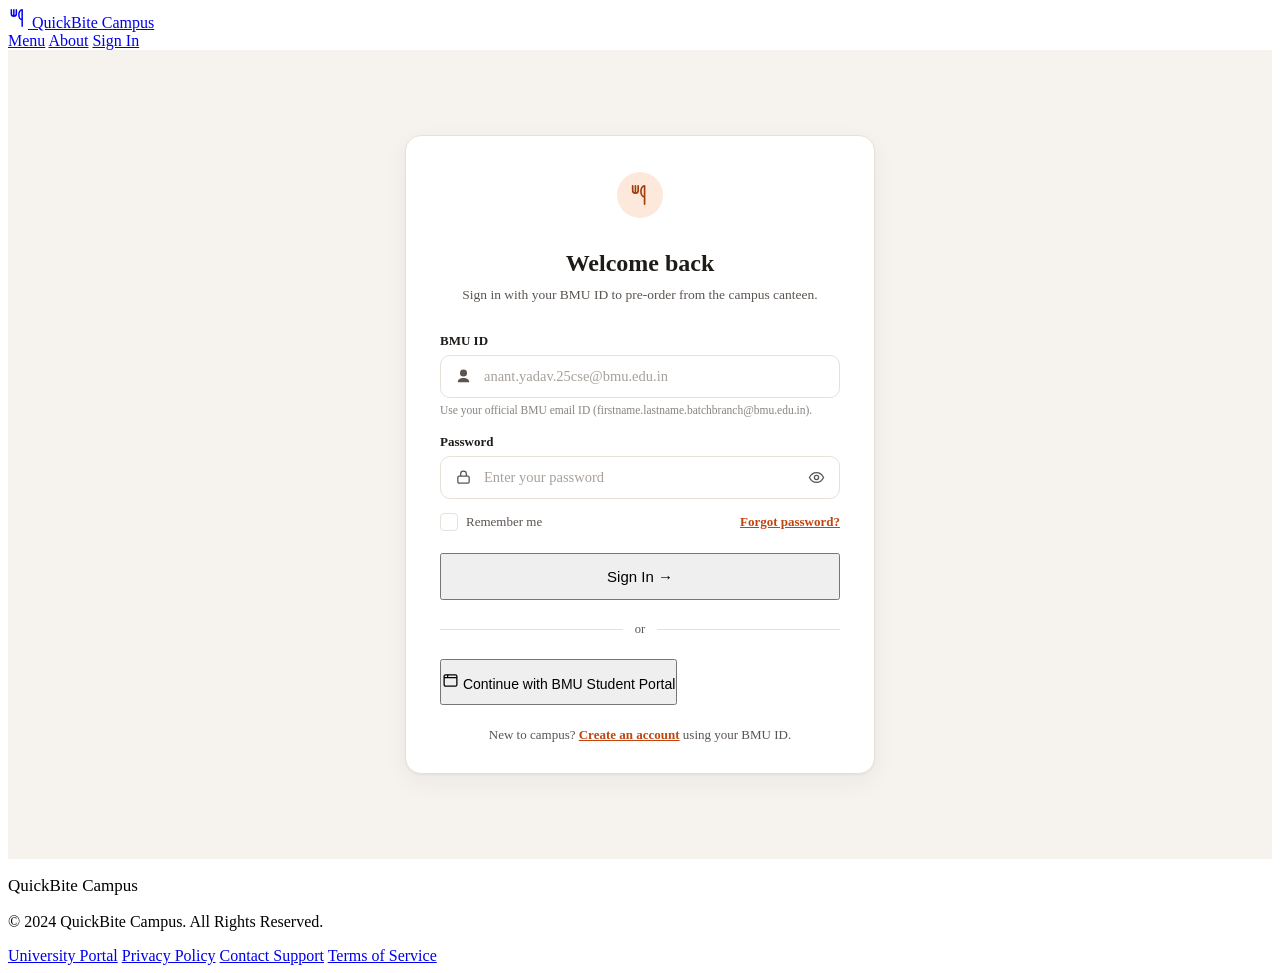
==== login.html @ ec9bb358 "Add files via upload" ====
<!DOCTYPE html>
<html lang="en">
<head>
<meta charset="UTF-8">
<meta name="viewport" content="width=device-width, initial-scale=1.0">
<title>Sign In — QuickBite Campus</title>
<link rel="preconnect" href="https://fonts.googleapis.com">
<link href="https://fonts.googleapis.com/css2?family=Fraunces:wght@600;700&family=Inter:wght@400;500;600;700&display=swap" rel="stylesheet">
<link rel="stylesheet" href="styles.css">
<link rel="stylesheet" href="login.css">
</head>
<body>

<header class="site-header">
  <div class="wrap">
    <a href="index.html" class="brand">
      <svg width="20" height="20" viewBox="0 0 24 24" fill="none"><path d="M7 2v8M4 2v5a3 3 0 0 0 6 0V2M17 2c-2.2 0-4 2.5-4 6s1.8 6 4 6M17 2v20" stroke="currentColor" stroke-width="1.8" stroke-linecap="round"/></svg>
      QuickBite Campus
    </a>
    <nav class="main-nav" style="margin-left:auto;">
      <a href="menu.html">Menu</a>
      <a href="#about">About</a>
      <a href="login.html" class="active">Sign In</a>
    </nav>
  </div>
</header>

<main class="login-page">
  <div class="login-card">

    <div class="login-head">
      <span class="login-icon">
        <svg width="22" height="22" viewBox="0 0 24 24" fill="none"><path d="M7 2v8M4 2v5a3 3 0 0 0 6 0V2M17 2c-2.2 0-4 2.5-4 6s1.8 6 4 6M17 2v20" stroke="currentColor" stroke-width="1.8" stroke-linecap="round"/></svg>
      </span>
      <h1>Welcome back</h1>
      <p class="login-sub">Sign in with your BMU ID to pre-order from the campus canteen.</p>
    </div>

    <form class="login-form" action="#" method="post">

      <label class="field">
        <span class="field-label">BMU ID</span>
        <div class="input-wrap">
          <svg width="17" height="17" viewBox="0 0 24 24" fill="none"><path d="M12 12a5 5 0 1 0 0-10 5 5 0 0 0 0 10Zm0 2c-4.4 0-8 2.2-8 5v1h16v-1c0-2.8-3.6-5-8-5Z" fill="currentColor"/></svg>
          <input type="email" name="bmuid" placeholder="anant.yadav.25cse@bmu.edu.in" autocomplete="username" required>
        </div>
        <span class="field-hint">Use your official BMU email ID (firstname.lastname.batchbranch@bmu.edu.in).</span>
      </label>

      <label class="field">
        <span class="field-label">Password</span>
        <div class="input-wrap">
          <svg width="17" height="17" viewBox="0 0 24 24" fill="none"><rect x="4" y="10" width="16" height="10" rx="2" stroke="currentColor" stroke-width="1.8"/><path d="M8 10V7a4 4 0 0 1 8 0v3" stroke="currentColor" stroke-width="1.8"/></svg>
          <input type="password" name="password" placeholder="Enter your password" autocomplete="current-password" required>
          <button type="button" class="toggle-visibility" aria-label="Show password">
            <svg width="17" height="17" viewBox="0 0 24 24" fill="none"><path d="M2 12s3.5-7 10-7 10 7 10 7-3.5 7-10 7-10-7-10-7Z" stroke="currentColor" stroke-width="1.8"/><circle cx="12" cy="12" r="3" stroke="currentColor" stroke-width="1.8"/></svg>
          </button>
        </div>
      </label>

      <div class="field-row">
        <label class="checkbox">
          <input type="checkbox" name="remember">
          <span class="checkbox-box"></span>
          Remember me
        </label>
        <a href="#" class="forgot-link">Forgot password?</a>
      </div>

      <button type="submit" class="btn btn-primary btn-block login-submit">Sign In →</button>

    </form>

    <div class="divider"><span>or</span></div>

    <button type="button" class="btn btn-ghost btn-block sso-btn">
      <svg width="17" height="17" viewBox="0 0 24 24" fill="none"><rect x="3" y="4" width="18" height="16" rx="2" stroke="currentColor" stroke-width="1.8"/><path d="M3 8h18M8 4v4" stroke="currentColor" stroke-width="1.8"/></svg>
      Continue with BMU Student Portal
    </button>

    <p class="signup-note">New to campus? <a href="#">Create an account</a> using your BMU ID.</p>

  </div>
</main>

<footer class="site-footer">
  <div class="wrap">
    <div>
      <p class="brand" style="font-size:17px;">QuickBite Campus</p>
      <p class="footer-copy">© 2024 QuickBite Campus. All Rights Reserved.</p>
    </div>
    <nav class="footer-links">
      <a href="#">University Portal</a>
      <a href="#">Privacy Policy</a>
      <a href="#">Contact Support</a>
      <a href="#">Terms of Service</a>
    </nav>
  </div>
</footer>

</body>
</html>
---- login.css ----
/* ==========================================================================
   QuickBite Campus — Login page styles
   Color palette used:
     #C1440E  — primary orange (submit button, focus border, links, checkbox)
     #A23A0C  — orange dark (icon color)
     #FCE9DC  — orange light (icon background)
     #1F1B18  — ink (headings, input text, field labels)
     #5B5450  — ink soft (subtext, secondary labels)
     #E7E1DA  — line (borders, divider)
     #FFFFFF  — white (card background, input background, checkmark)
     #F6F3EF  — background soft (page background behind the card)
     #A8A099  — placeholder text
     #8A837D  — field hint text
   ========================================================================== */

.login-page {
  min-height: calc(100vh - 73px - 130px);
  display: flex;
  align-items: center;
  justify-content: center;
  background: #F6F3EF;
  padding: 56px 20px;
}

.login-card {
  width: 100%;
  max-width: 400px;
  background: #FFFFFF;
  border: 1px solid #E7E1DA;
  border-radius: 16px;
  box-shadow: 0 1px 2px rgba(31, 27, 24, 0.06), 0 8px 24px rgba(31, 27, 24, 0.05);
  padding: 36px 34px 30px;
}

.login-head {
  text-align: center;
  margin-bottom: 28px;
}

.login-icon {
  display: inline-flex;
  align-items: center;
  justify-content: center;
  width: 46px;
  height: 46px;
  border-radius: 50%;
  background: #FCE9DC;
  color: #A23A0C;
  margin-bottom: 16px;
}

.login-head h1 {
  font-size: 24px;
  margin-bottom: 8px;
  color: #1F1B18;
}

.login-sub {
  font-size: 13.5px;
  color: #5B5450;
  line-height: 1.5;
  margin: 0;
}

/* ---------- Form fields ---------- */

.login-form {
  display: flex;
  flex-direction: column;
  gap: 18px;
}

.field {
  display: flex;
  flex-direction: column;
  gap: 6px;
}

.field-label {
  font-size: 13px;
  font-weight: 600;
  color: #1F1B18;
}

.input-wrap {
  display: flex;
  align-items: center;
  gap: 10px;
  border: 1px solid #E7E1DA;
  border-radius: 10px;
  padding: 11px 14px;
  background: #FFFFFF;
  transition: border-color 0.15s ease;
}

.input-wrap:focus-within {
  border-color: #C1440E;
}

.input-wrap svg {
  flex: none;
  color: #5B5450;
}

.input-wrap input {
  border: none;
  outline: none;
  font-family: inherit;
  font-size: 14.5px;
  width: 100%;
  background: none;
  color: #1F1B18;
}

.input-wrap input::placeholder { color: #A8A099; }

.toggle-visibility {
  border: none;
  background: none;
  color: #5B5450;
  display: flex;
  padding: 0;
  flex: none;
}

.field-hint {
  font-size: 11.5px;
  color: #8A837D;
}

/* ---------- Row: remember + forgot ---------- */

.field-row {
  display: flex;
  align-items: center;
  justify-content: space-between;
  margin-top: -4px;
}

.checkbox {
  display: flex;
  align-items: center;
  gap: 8px;
  font-size: 13px;
  color: #5B5450;
  cursor: pointer;
}

.checkbox input { display: none; }

.checkbox-box {
  width: 16px;
  height: 16px;
  border-radius: 4px;
  border: 1.5px solid #E7E1DA;
  position: relative;
  flex: none;
}

.checkbox input:checked + .checkbox-box {
  background: #C1440E;
  border-color: #C1440E;
}

.checkbox input:checked + .checkbox-box::after {
  content: "";
  position: absolute;
  left: 4px;
  top: 1px;
  width: 4px;
  height: 8px;
  border: solid #FFFFFF;
  border-width: 0 2px 2px 0;
  transform: rotate(45deg);
}

.forgot-link {
  font-size: 13px;
  font-weight: 600;
  color: #C1440E;
}

.login-submit {
  margin-top: 4px;
  padding: 13px 0;
  font-size: 15px;
}

/* ---------- Divider ---------- */

.divider {
  display: flex;
  align-items: center;
  text-align: center;
  margin: 22px 0;
  color: #5B5450;
  font-size: 12.5px;
}

.divider::before,
.divider::after {
  content: "";
  flex: 1;
  height: 1px;
  background: #E7E1DA;
}

.divider span { padding: 0 12px; }

.sso-btn {
  font-size: 14px;
  padding: 11px 0;
}

.signup-note {
  text-align: center;
  font-size: 13px;
  color: #5B5450;
  margin: 22px 0 0;
}

.signup-note a {
  color: #C1440E;
  font-weight: 600;
}

/* ---------- Responsive ---------- */

@media (max-width: 640px) {
  .main-nav { display: none; }
  .login-card { padding: 30px 22px 26px; }
}
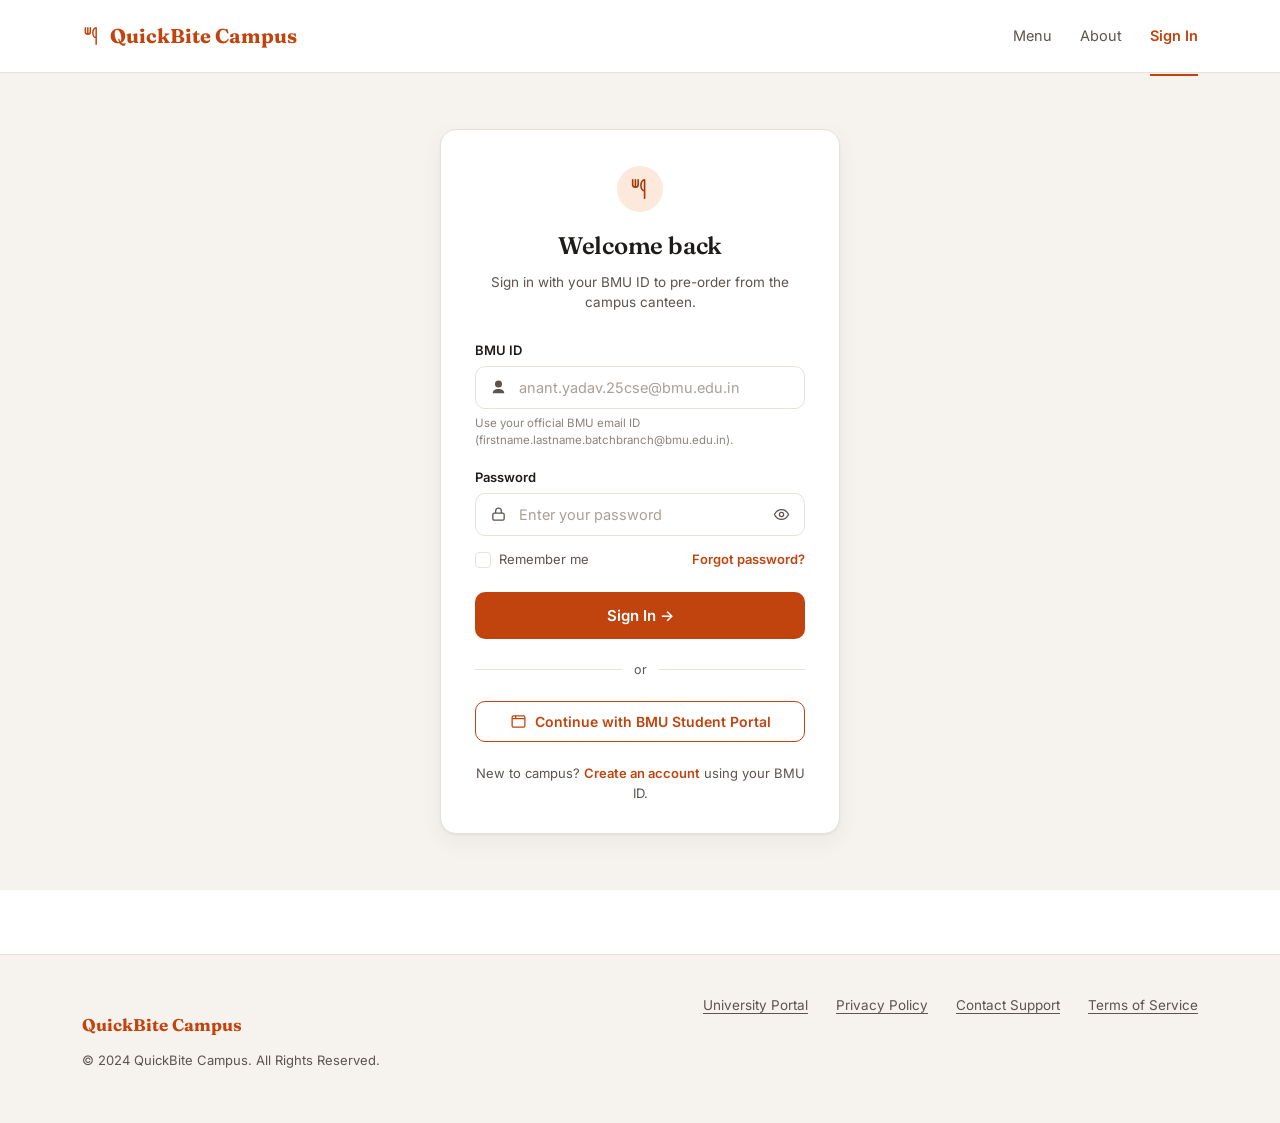
==== commit 29abd068: "Update login.html" ====
--- a/login.html
+++ b/login.html
@@ -6,7 +6,7 @@
 <title>Sign In — QuickBite Campus</title>
 <link rel="preconnect" href="https://fonts.googleapis.com">
 <link href="https://fonts.googleapis.com/css2?family=Fraunces:wght@600;700&family=Inter:wght@400;500;600;700&display=swap" rel="stylesheet">
-<link rel="stylesheet" href="styles.css">
+<link rel="stylesheet" href="style.css">
 <link rel="stylesheet" href="login.css">
 </head>
 <body>
@@ -99,4 +99,4 @@
 </footer>
 
 </body>
-</html>+</html>
--- a/style.css
+++ b/style.css
@@ -0,0 +1,508 @@
+/* ==========================================================================
+   QuickBite Campus — Landing Page (index.html) — full stylesheet
+   Colors used throughout (from the Figma design):
+     #C1440E  — primary orange (buttons, prices, links, active states)
+     #A23A0C  — orange dark (hover states)
+     #FCE9DC  — orange light (icon backgrounds, tag pills, badges)
+     #1F1B18  — ink (headings, body text, footer bar)
+     #5B5450  — ink soft (secondary/paragraph text)
+     #E7E1DA  — line (borders, dividers)
+     #FFFFFF  — white (cards, buttons, page background)
+     #F6F3EF  — background soft (features section, footer background)
+     #FAF8F5  — background panel (subtle inset panels)
+   ========================================================================== */
+
+* { box-sizing: border-box; }
+
+html { scroll-behavior: smooth; }
+
+body {
+  margin: 0;
+  font-family: "Inter", -apple-system, BlinkMacSystemFont, "Segoe UI", sans-serif;
+  color: #1F1B18;
+  background: #FFFFFF;
+  line-height: 1.5;
+  -webkit-font-smoothing: antialiased;
+}
+
+h1, h2, h3 {
+  font-family: "Fraunces", Georgia, "Times New Roman", serif;
+  font-weight: 600;
+  margin: 0;
+  color: #1F1B18;
+  letter-spacing: -0.01em;
+}
+
+a { color: inherit; text-decoration: none; }
+img { max-width: 100%; display: block; }
+button { font-family: inherit; cursor: pointer; }
+
+.wrap {
+  max-width: 1180px;
+  margin: 0 auto;
+  padding: 0 32px;
+}
+
+:focus-visible {
+  outline: 2px solid #C1440E;
+  outline-offset: 2px;
+}
+
+@media (prefers-reduced-motion: reduce) {
+  * { transition: none !important; animation: none !important; }
+}
+
+/* ---------- Header ---------- */
+
+.site-header {
+  border-bottom: 1px solid #E7E1DA;
+  background: #FFFFFF;
+  position: sticky;
+  top: 0;
+  z-index: 40;
+}
+
+.site-header .wrap {
+  display: flex;
+  align-items: center;
+  gap: 28px;
+  height: 72px;
+}
+
+.brand {
+  display: flex;
+  align-items: center;
+  gap: 8px;
+  font-family: "Fraunces", Georgia, serif;
+  font-weight: 700;
+  font-size: 20px;
+  color: #C1440E;
+  white-space: nowrap;
+}
+
+.brand svg { flex: none; }
+
+.header-search {
+  flex: 1;
+  max-width: 340px;
+  display: flex;
+  align-items: center;
+  gap: 8px;
+  border: 1px solid #E7E1DA;
+  border-radius: 10px;
+  padding: 9px 14px;
+  background: #F6F3EF;
+  color: #5B5450;
+}
+
+.header-search input {
+  border: none;
+  background: none;
+  outline: none;
+  font-size: 14px;
+  color: #1F1B18;
+  width: 100%;
+  font-family: inherit;
+}
+
+.header-search svg { flex: none; opacity: 0.6; }
+
+.main-nav {
+  display: flex;
+  align-items: center;
+  gap: 28px;
+  margin-left: auto;
+  font-size: 14.5px;
+  color: #1F1B18;
+}
+
+.main-nav a {
+  position: relative;
+  padding: 4px 0;
+  color: #5B5450;
+}
+
+.main-nav a:hover { color: #1F1B18; }
+
+.main-nav a.active {
+  color: #C1440E;
+  font-weight: 600;
+}
+
+.main-nav a.active::after {
+  content: "";
+  position: absolute;
+  left: 0;
+  right: 0;
+  bottom: -25px;
+  height: 2px;
+  background: #C1440E;
+}
+
+.avatar {
+  width: 34px;
+  height: 34px;
+  border-radius: 50%;
+  background: #FCE9DC;
+  color: #A23A0C;
+  display: flex;
+  align-items: center;
+  justify-content: center;
+  font-weight: 700;
+  font-size: 13px;
+  flex: none;
+}
+
+/* ---------- Buttons ---------- */
+
+.btn {
+  display: inline-flex;
+  align-items: center;
+  justify-content: center;
+  gap: 8px;
+  padding: 12px 22px;
+  border-radius: 10px;
+  font-size: 15px;
+  font-weight: 600;
+  border: 1px solid transparent;
+  transition: background 0.15s ease, border-color 0.15s ease, color 0.15s ease;
+  white-space: nowrap;
+}
+
+.btn-primary {
+  background: #C1440E;
+  color: #FFFFFF;
+}
+.btn-primary:hover { background: #A23A0C; }
+
+.btn-ghost {
+  background: transparent;
+  color: #C1440E;
+  border-color: #C1440E;
+}
+.btn-ghost:hover { background: #FCE9DC; }
+
+.btn-block { width: 100%; }
+
+.btn-sm {
+  padding: 8px 14px;
+  font-size: 13.5px;
+  border-radius: 6px;
+}
+
+/* ---------- Footer ---------- */
+
+.site-footer {
+  background: #F6F3EF;
+  border-top: 1px solid #E7E1DA;
+  padding: 40px 0;
+  margin-top: 64px;
+}
+
+.site-footer .wrap {
+  display: flex;
+  justify-content: space-between;
+  align-items: flex-start;
+  flex-wrap: wrap;
+  gap: 20px;
+}
+
+.site-footer .brand { margin-bottom: 6px; }
+
+.footer-copy {
+  font-size: 13px;
+  color: #5B5450;
+}
+
+.footer-links {
+  display: flex;
+  gap: 28px;
+  font-size: 13.5px;
+}
+
+.footer-links a {
+  color: #5B5450;
+  text-decoration: underline;
+  text-underline-offset: 3px;
+}
+.footer-links a:hover { color: #1F1B18; }
+
+/* ---------- Utility ---------- */
+
+.eyebrow-link {
+  font-size: 14px;
+  font-weight: 600;
+  color: #C1440E;
+  display: inline-flex;
+  align-items: center;
+  gap: 4px;
+}
+
+/* ==========================================================================
+   Landing page specific sections
+   ========================================================================== */
+
+/* ---------- Hero ---------- */
+
+.hero { padding: 72px 0 88px; }
+
+.hero-grid {
+  display: grid;
+  grid-template-columns: 1fr 1fr;
+  gap: 56px;
+  align-items: center;
+}
+
+.hero-copy h1 {
+  font-size: 46px;
+  line-height: 1.1;
+  max-width: 11ch;
+  color: #1F1B18;
+}
+
+.hero-sub {
+  margin: 22px 0 30px;
+  font-size: 16.5px;
+  color: #5B5450;
+  max-width: 46ch;
+  line-height: 1.6;
+}
+
+.hero-actions {
+  display: flex;
+  gap: 14px;
+  flex-wrap: wrap;
+}
+
+.hero-card {
+  border-radius: 16px;
+  overflow: hidden;
+  box-shadow: 0 1px 2px rgba(31, 27, 24, 0.06), 0 8px 24px rgba(31, 27, 24, 0.05);
+  border: 1px solid #E7E1DA;
+  background: #FFFFFF;
+}
+
+.hero-card-header {
+  display: flex;
+  justify-content: space-between;
+  align-items: center;
+  padding: 12px 18px;
+  font-size: 12.5px;
+}
+
+.hero-card-brand { font-weight: 700; color: #C1440E; }
+.hero-card-nav { color: #5B5450; }
+
+.hero-card-img {
+  width: 100%;
+  aspect-ratio: 16/10;
+  object-fit: cover;
+}
+
+.hero-card-footer {
+  padding: 16px 18px 20px;
+  text-align: center;
+}
+
+.hero-card-title {
+  font-family: "Fraunces", serif;
+  font-weight: 600;
+  font-size: 16px;
+  margin: 0 0 4px;
+  color: #1F1B18;
+}
+
+.hero-card-meta {
+  font-size: 12.5px;
+  color: #5B5450;
+  margin: 0;
+}
+
+/* ---------- Features ---------- */
+
+.features {
+  background: #F6F3EF;
+  padding: 56px 0;
+}
+
+.features-grid {
+  display: grid;
+  grid-template-columns: repeat(3, 1fr);
+  gap: 24px;
+}
+
+.feature-card {
+  background: #FFFFFF;
+  border: 1px solid #E7E1DA;
+  border-radius: 16px;
+  padding: 26px 24px;
+}
+
+.feature-icon {
+  width: 42px;
+  height: 42px;
+  border-radius: 10px;
+  background: #FCE9DC;
+  display: flex;
+  align-items: center;
+  justify-content: center;
+  font-size: 18px;
+  margin-bottom: 18px;
+}
+
+.feature-card h3 {
+  font-size: 17px;
+  margin-bottom: 8px;
+  color: #1F1B18;
+}
+
+.feature-card p {
+  font-size: 14px;
+  color: #5B5450;
+  margin: 0;
+  line-height: 1.55;
+}
+
+/* ---------- Today's Menu ---------- */
+
+.today-menu { padding: 64px 0 20px; }
+
+.section-head {
+  display: flex;
+  justify-content: space-between;
+  align-items: baseline;
+  margin-bottom: 24px;
+}
+
+.section-head h2 { font-size: 26px; }
+
+.menu-scroll {
+  display: grid;
+  grid-template-columns: repeat(4, 1fr);
+  gap: 20px;
+}
+
+.dish-card {
+  border: 1px solid #E7E1DA;
+  border-radius: 16px;
+  overflow: hidden;
+  background: #FFFFFF;
+  transition: box-shadow 0.15s ease, transform 0.15s ease;
+}
+
+.dish-card:hover {
+  box-shadow: 0 1px 2px rgba(31, 27, 24, 0.06), 0 8px 24px rgba(31, 27, 24, 0.05);
+  transform: translateY(-2px);
+}
+
+.dish-img-wrap {
+  position: relative;
+  aspect-ratio: 4/3;
+  overflow: hidden;
+}
+
+.dish-img-wrap img {
+  width: 100%;
+  height: 100%;
+  object-fit: cover;
+}
+
+.badge {
+  position: absolute;
+  font-size: 11.5px;
+  font-weight: 700;
+  padding: 3px 9px;
+  border-radius: 999px;
+}
+
+.badge-rating {
+  top: 10px;
+  right: 10px;
+  background: rgba(255,255,255,0.92);
+  color: #1F1B18;
+}
+
+.badge-tag-overlay {
+  top: 10px;
+  left: 10px;
+  background: rgba(31,27,24,0.85);
+  color: #FFFFFF;
+}
+
+.dish-body { padding: 14px 16px 16px; }
+
+.dish-name {
+  font-family: "Fraunces", serif;
+  font-weight: 600;
+  font-size: 16px;
+  margin: 0 0 4px;
+  color: #1F1B18;
+}
+
+.dish-desc {
+  font-size: 13px;
+  color: #5B5450;
+  margin: 0 0 10px;
+  min-height: 34px;
+  line-height: 1.4;
+}
+
+.tag {
+  display: inline-block;
+  font-size: 11px;
+  font-weight: 600;
+  color: #A23A0C;
+  background: #FCE9DC;
+  padding: 3px 9px;
+  border-radius: 999px;
+  margin-bottom: 10px;
+}
+
+.dish-foot {
+  display: flex;
+  justify-content: space-between;
+  align-items: center;
+  margin-top: 4px;
+}
+
+.price {
+  font-weight: 700;
+  font-size: 16px;
+  color: #C1440E;
+}
+
+.add-btn {
+  width: 30px;
+  height: 30px;
+  border-radius: 50%;
+  border: none;
+  background: #FCE9DC;
+  color: #A23A0C;
+  font-size: 17px;
+  font-weight: 700;
+  line-height: 1;
+  display: flex;
+  align-items: center;
+  justify-content: center;
+  transition: background 0.15s ease;
+}
+
+.add-btn:hover { background: #C1440E; color: #FFFFFF; }
+
+/* ---------- Responsive ---------- */
+
+@media (max-width: 980px) {
+  .hero-grid { grid-template-columns: 1fr; }
+  .features-grid { grid-template-columns: 1fr; }
+  .menu-scroll {
+    grid-template-columns: repeat(4, 220px);
+    overflow-x: auto;
+    padding-bottom: 8px;
+  }
+}
+
+@media (max-width: 640px) {
+  .main-nav { display: none; }
+  .header-search { max-width: none; }
+  .hero-copy h1 { font-size: 34px; }
+}
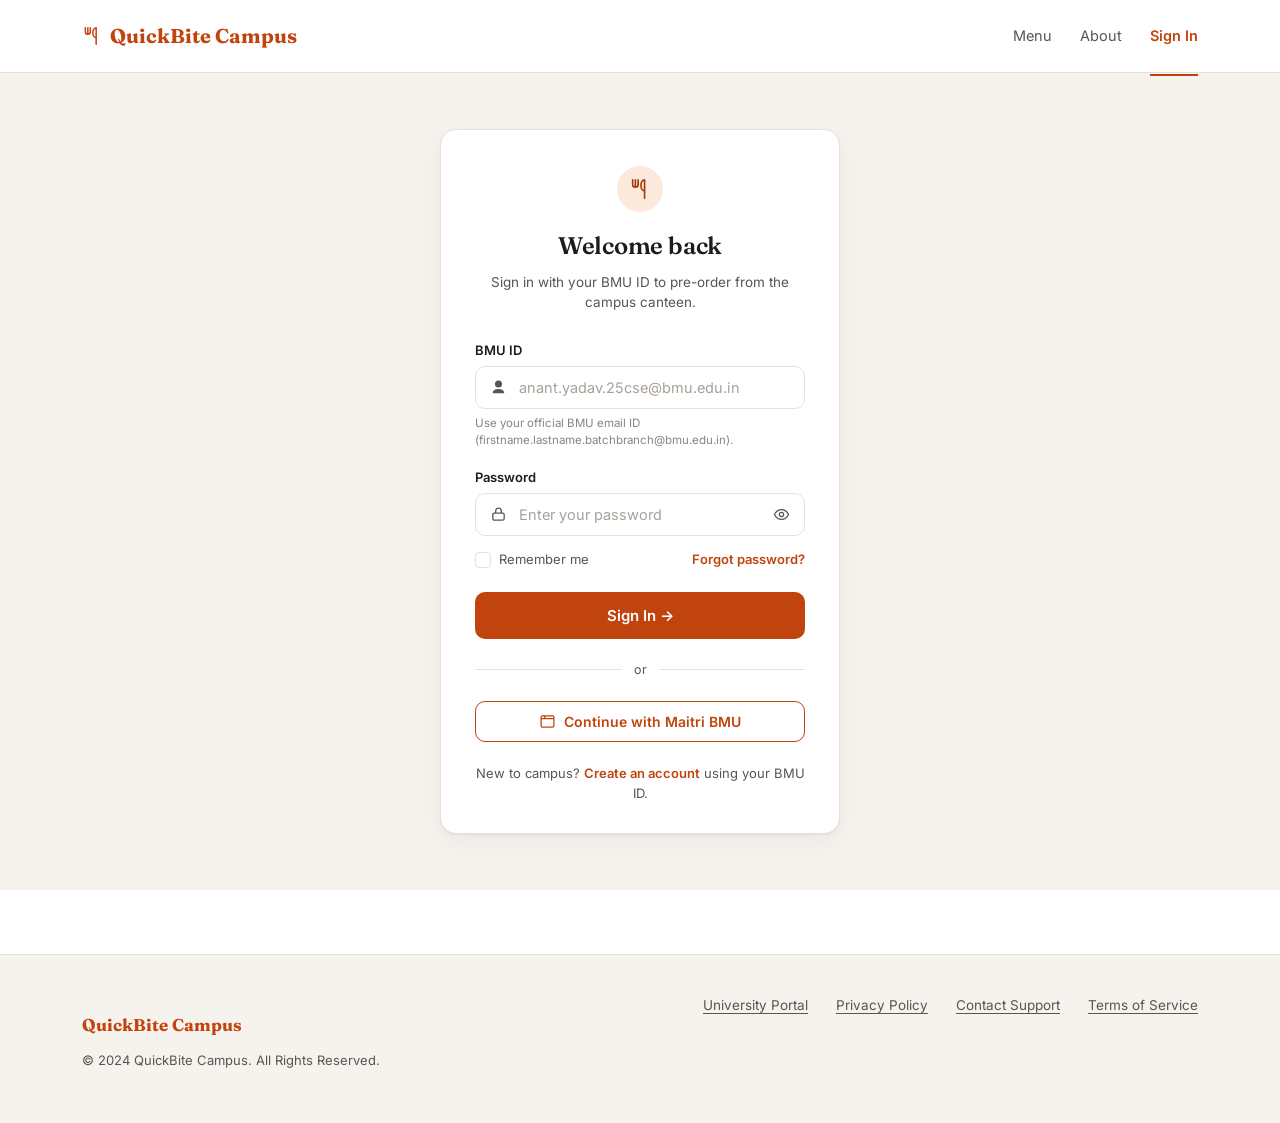
==== commit 4cf45f5f: "Update login.html" ====
--- a/login.html
+++ b/login.html
@@ -75,7 +75,7 @@
 
     <button type="button" class="btn btn-ghost btn-block sso-btn">
       <svg width="17" height="17" viewBox="0 0 24 24" fill="none"><rect x="3" y="4" width="18" height="16" rx="2" stroke="currentColor" stroke-width="1.8"/><path d="M3 8h18M8 4v4" stroke="currentColor" stroke-width="1.8"/></svg>
-      Continue with BMU Student Portal
+      Continue with Maitri BMU
     </button>
 
     <p class="signup-note">New to campus? <a href="#">Create an account</a> using your BMU ID.</p>
